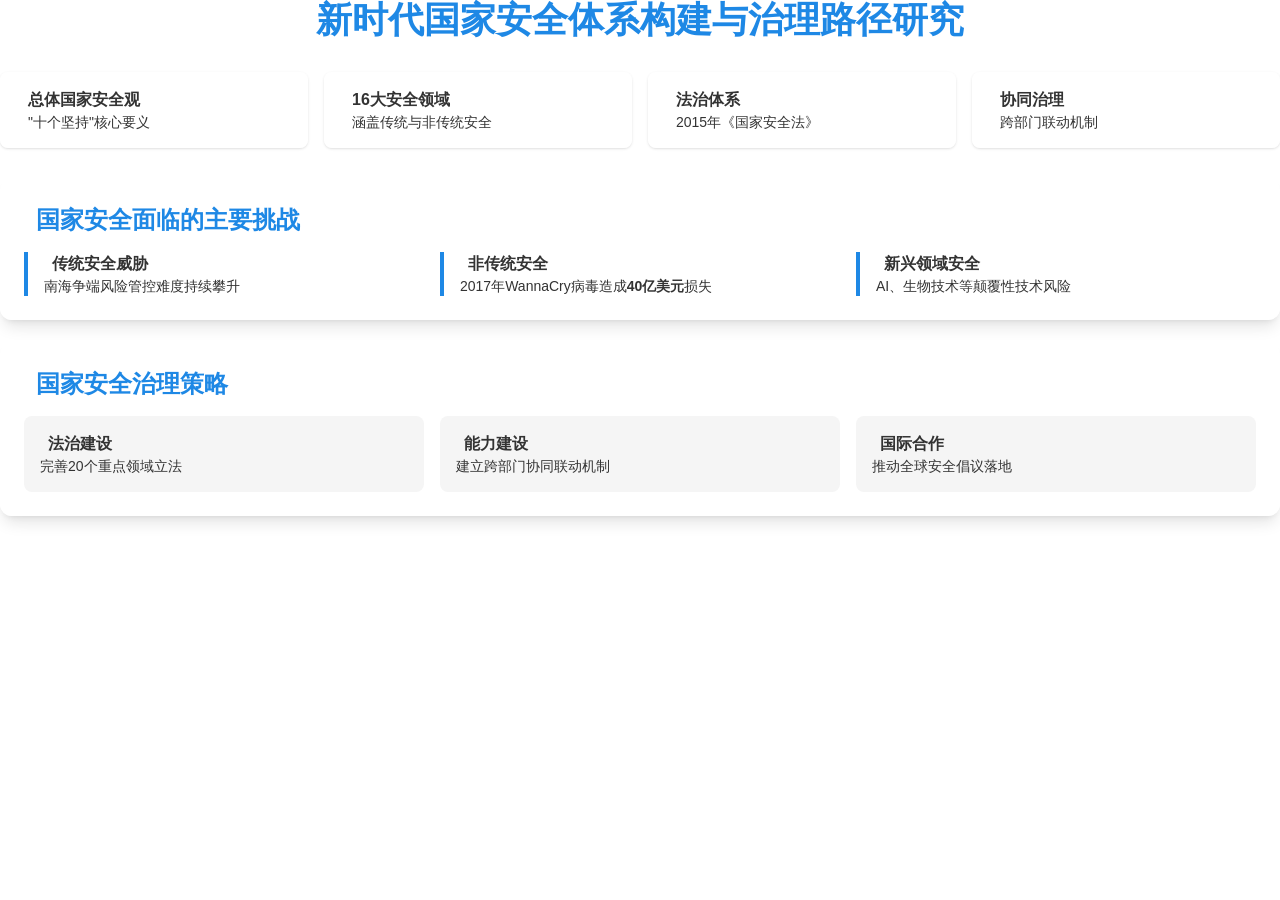
==== resources/百度文库_files/saved_resource(1).html @ cdc17f3a "去除导航栏，重构文件夹" ====
<!DOCTYPE html>
<!-- saved from url=(0012)about:srcdoc -->
<html lang="zh-CN"><head><meta http-equiv="Content-Type" content="text/html; charset=UTF-8">
    
    <meta name="viewport" content="width=device-width, initial-scale=1.0">
    <title>新时代国家安全体系构建与治理路径研究</title>
    <script src="https://edu-wenku.bdimg.com/v1/genflow2025/report_resource/tailwindcss_3.4.16.js"></script>
    <link rel="stylesheet" href="https://edu-wenku.bdimg.com/v1/genflow2025/report_resource/font-awesome/6.4.0/css/font-awesome_all.min_6.4.0.css">
    <style>
        body {
            font-family: 'Segoe UI', 'Microsoft YaHei', sans-serif;
            background: transparent;
            display: flex;
            justify-content: center;
            align-items: flex-start;
            padding: 0;
            color: #333;
        }
    </style>
<style>*, ::before, ::after{--tw-border-spacing-x:0;--tw-border-spacing-y:0;--tw-translate-x:0;--tw-translate-y:0;--tw-rotate:0;--tw-skew-x:0;--tw-skew-y:0;--tw-scale-x:1;--tw-scale-y:1;--tw-pan-x: ;--tw-pan-y: ;--tw-pinch-zoom: ;--tw-scroll-snap-strictness:proximity;--tw-gradient-from-position: ;--tw-gradient-via-position: ;--tw-gradient-to-position: ;--tw-ordinal: ;--tw-slashed-zero: ;--tw-numeric-figure: ;--tw-numeric-spacing: ;--tw-numeric-fraction: ;--tw-ring-inset: ;--tw-ring-offset-width:0px;--tw-ring-offset-color:#fff;--tw-ring-color:rgb(59 130 246 / 0.5);--tw-ring-offset-shadow:0 0 #0000;--tw-ring-shadow:0 0 #0000;--tw-shadow:0 0 #0000;--tw-shadow-colored:0 0 #0000;--tw-blur: ;--tw-brightness: ;--tw-contrast: ;--tw-grayscale: ;--tw-hue-rotate: ;--tw-invert: ;--tw-saturate: ;--tw-sepia: ;--tw-drop-shadow: ;--tw-backdrop-blur: ;--tw-backdrop-brightness: ;--tw-backdrop-contrast: ;--tw-backdrop-grayscale: ;--tw-backdrop-hue-rotate: ;--tw-backdrop-invert: ;--tw-backdrop-opacity: ;--tw-backdrop-saturate: ;--tw-backdrop-sepia: ;--tw-contain-size: ;--tw-contain-layout: ;--tw-contain-paint: ;--tw-contain-style: }::backdrop{--tw-border-spacing-x:0;--tw-border-spacing-y:0;--tw-translate-x:0;--tw-translate-y:0;--tw-rotate:0;--tw-skew-x:0;--tw-skew-y:0;--tw-scale-x:1;--tw-scale-y:1;--tw-pan-x: ;--tw-pan-y: ;--tw-pinch-zoom: ;--tw-scroll-snap-strictness:proximity;--tw-gradient-from-position: ;--tw-gradient-via-position: ;--tw-gradient-to-position: ;--tw-ordinal: ;--tw-slashed-zero: ;--tw-numeric-figure: ;--tw-numeric-spacing: ;--tw-numeric-fraction: ;--tw-ring-inset: ;--tw-ring-offset-width:0px;--tw-ring-offset-color:#fff;--tw-ring-color:rgb(59 130 246 / 0.5);--tw-ring-offset-shadow:0 0 #0000;--tw-ring-shadow:0 0 #0000;--tw-shadow:0 0 #0000;--tw-shadow-colored:0 0 #0000;--tw-blur: ;--tw-brightness: ;--tw-contrast: ;--tw-grayscale: ;--tw-hue-rotate: ;--tw-invert: ;--tw-saturate: ;--tw-sepia: ;--tw-drop-shadow: ;--tw-backdrop-blur: ;--tw-backdrop-brightness: ;--tw-backdrop-contrast: ;--tw-backdrop-grayscale: ;--tw-backdrop-hue-rotate: ;--tw-backdrop-invert: ;--tw-backdrop-opacity: ;--tw-backdrop-saturate: ;--tw-backdrop-sepia: ;--tw-contain-size: ;--tw-contain-layout: ;--tw-contain-paint: ;--tw-contain-style: }/* ! tailwindcss v3.4.16 | MIT License | https://tailwindcss.com */*,::after,::before{box-sizing:border-box;border-width:0;border-style:solid;border-color:#e5e7eb}::after,::before{--tw-content:''}:host,html{line-height:1.5;-webkit-text-size-adjust:100%;-moz-tab-size:4;tab-size:4;font-family:ui-sans-serif, system-ui, sans-serif, "Apple Color Emoji", "Segoe UI Emoji", "Segoe UI Symbol", "Noto Color Emoji";font-feature-settings:normal;font-variation-settings:normal;-webkit-tap-highlight-color:transparent}body{margin:0;line-height:inherit}hr{height:0;color:inherit;border-top-width:1px}abbr:where([title]){-webkit-text-decoration:underline dotted;text-decoration:underline dotted}h1,h2,h3,h4,h5,h6{font-size:inherit;font-weight:inherit}a{color:inherit;text-decoration:inherit}b,strong{font-weight:bolder}code,kbd,pre,samp{font-family:ui-monospace, SFMono-Regular, Menlo, Monaco, Consolas, "Liberation Mono", "Courier New", monospace;font-feature-settings:normal;font-variation-settings:normal;font-size:1em}small{font-size:80%}sub,sup{font-size:75%;line-height:0;position:relative;vertical-align:baseline}sub{bottom:-.25em}sup{top:-.5em}table{text-indent:0;border-color:inherit;border-collapse:collapse}button,input,optgroup,select,textarea{font-family:inherit;font-feature-settings:inherit;font-variation-settings:inherit;font-size:100%;font-weight:inherit;line-height:inherit;letter-spacing:inherit;color:inherit;margin:0;padding:0}button,select{text-transform:none}button,input:where([type=button]),input:where([type=reset]),input:where([type=submit]){-webkit-appearance:button;background-color:transparent;background-image:none}:-moz-focusring{outline:auto}:-moz-ui-invalid{box-shadow:none}progress{vertical-align:baseline}::-webkit-inner-spin-button,::-webkit-outer-spin-button{height:auto}[type=search]{-webkit-appearance:textfield;outline-offset:-2px}::-webkit-search-decoration{-webkit-appearance:none}::-webkit-file-upload-button{-webkit-appearance:button;font:inherit}summary{display:list-item}blockquote,dd,dl,figure,h1,h2,h3,h4,h5,h6,hr,p,pre{margin:0}fieldset{margin:0;padding:0}legend{padding:0}menu,ol,ul{list-style:none;margin:0;padding:0}dialog{padding:0}textarea{resize:vertical}input::placeholder,textarea::placeholder{opacity:1;color:#9ca3af}[role=button],button{cursor:pointer}:disabled{cursor:default}audio,canvas,embed,iframe,img,object,svg,video{display:block;vertical-align:middle}img,video{max-width:100%;height:auto}[hidden]:where(:not([hidden=until-found])){display:none}.mb-4{margin-bottom:1rem}.mb-6{margin-bottom:1.5rem}.mb-8{margin-bottom:2rem}.mr-2{margin-right:0.5rem}.mr-3{margin-right:0.75rem}.flex{display:flex}.grid{display:grid}.w-full{width:100%}.max-w-\[1280px\]{max-width:1280px}.grid-cols-3{grid-template-columns:repeat(3, minmax(0, 1fr))}.grid-cols-4{grid-template-columns:repeat(4, minmax(0, 1fr))}.items-center{align-items:center}.gap-4{gap:1rem}.rounded-lg{border-radius:0.5rem}.rounded-xl{border-radius:0.75rem}.border-l-4{border-left-width:4px}.border-\[\#1E88E5\]{--tw-border-opacity:1;border-color:rgb(30 136 229 / var(--tw-border-opacity, 1))}.bg-\[\#F5F5F5\]{--tw-bg-opacity:1;background-color:rgb(245 245 245 / var(--tw-bg-opacity, 1))}.bg-white{--tw-bg-opacity:1;background-color:rgb(255 255 255 / var(--tw-bg-opacity, 1))}.bg-opacity-90{--tw-bg-opacity:0.9}.p-4{padding:1rem}.p-6{padding:1.5rem}.px-0{padding-left:0px;padding-right:0px}.pl-4{padding-left:1rem}.text-center{text-align:center}.text-2xl{font-size:1.5rem;line-height:2rem}.text-4xl{font-size:2.25rem;line-height:2.5rem}.text-lg{font-size:1.125rem;line-height:1.75rem}.text-sm{font-size:0.875rem;line-height:1.25rem}.font-bold{font-weight:700}.font-semibold{font-weight:600}.text-\[\#1E88E5\]{--tw-text-opacity:1;color:rgb(30 136 229 / var(--tw-text-opacity, 1))}.shadow{--tw-shadow:0 1px 3px 0 rgb(0 0 0 / 0.1), 0 1px 2px -1px rgb(0 0 0 / 0.1);--tw-shadow-colored:0 1px 3px 0 var(--tw-shadow-color), 0 1px 2px -1px var(--tw-shadow-color);box-shadow:var(--tw-ring-offset-shadow, 0 0 #0000), var(--tw-ring-shadow, 0 0 #0000), var(--tw-shadow)}.shadow-lg{--tw-shadow:0 10px 15px -3px rgb(0 0 0 / 0.1), 0 4px 6px -4px rgb(0 0 0 / 0.1);--tw-shadow-colored:0 10px 15px -3px var(--tw-shadow-color), 0 4px 6px -4px var(--tw-shadow-color);box-shadow:var(--tw-ring-offset-shadow, 0 0 #0000), var(--tw-ring-shadow, 0 0 #0000), var(--tw-shadow)}</style></head>
<body>
    <div class="max-w-[1280px] w-full px-0">
        <!-- 主标题 -->
        <h1 class="text-4xl font-bold text-center text-[#1E88E5] mb-8">新时代国家安全体系构建与治理路径研究</h1>
        
        <!-- 关键词卡片 -->
        <div class="grid grid-cols-4 gap-4 mb-8">
            <div class="bg-white bg-opacity-90 rounded-lg shadow p-4 flex items-center">
                <i class="fas fa-shield-alt text-2xl text-[#1E88E5] mr-3"></i>
                <div>
                    <h3 class="font-semibold">总体国家安全观</h3>
                    <p class="text-sm">"十个坚持"核心要义</p>
                </div>
            </div>
            <div class="bg-white bg-opacity-90 rounded-lg shadow p-4 flex items-center">
                <i class="fas fa-globe text-2xl text-[#1E88E5] mr-3"></i>
                <div>
                    <h3 class="font-semibold">16大安全领域</h3>
                    <p class="text-sm">涵盖传统与非传统安全</p>
                </div>
            </div>
            <div class="bg-white bg-opacity-90 rounded-lg shadow p-4 flex items-center">
                <i class="fas fa-balance-scale text-2xl text-[#1E88E5] mr-3"></i>
                <div>
                    <h3 class="font-semibold">法治体系</h3>
                    <p class="text-sm">2015年《国家安全法》</p>
                </div>
            </div>
            <div class="bg-white bg-opacity-90 rounded-lg shadow p-4 flex items-center">
                <i class="fas fa-users text-2xl text-[#1E88E5] mr-3"></i>
                <div>
                    <h3 class="font-semibold">协同治理</h3>
                    <p class="text-sm">跨部门联动机制</p>
                </div>
            </div>
        </div>

        <!-- 核心内容卡片1 -->
        <div class="bg-white bg-opacity-90 rounded-xl shadow-lg p-6 mb-6">
            <div class="flex items-center mb-4">
                <i class="fas fa-exclamation-triangle text-2xl text-[#1E88E5] mr-3"></i>
                <h2 class="text-2xl font-semibold text-[#1E88E5]">国家安全面临的主要挑战</h2>
            </div>
            
            <div class="grid grid-cols-3 gap-4">
                <div class="border-l-4 border-[#1E88E5] pl-4">
                    <h3 class="font-semibold flex items-center">
                        <i class="fas fa-fighter-jet text-lg text-[#1E88E5] mr-2"></i>
                        传统安全威胁
                    </h3>
                    <p class="text-sm">南海争端风险管控难度持续攀升</p>
                </div>
                <div class="border-l-4 border-[#1E88E5] pl-4">
                    <h3 class="font-semibold flex items-center">
                        <i class="fas fa-network-wired text-lg text-[#1E88E5] mr-2"></i>
                        非传统安全
                    </h3>
                    <p class="text-sm">2017年WannaCry病毒造成<span class="font-bold">40亿美元</span>损失</p>
                </div>
                <div class="border-l-4 border-[#1E88E5] pl-4">
                    <h3 class="font-semibold flex items-center">
                        <i class="fas fa-robot text-lg text-[#1E88E5] mr-2"></i>
                        新兴领域安全
                    </h3>
                    <p class="text-sm">AI、生物技术等颠覆性技术风险</p>
                </div>
            </div>
        </div>

        <!-- 核心内容卡片2 -->
        <div class="bg-white bg-opacity-90 rounded-xl shadow-lg p-6">
            <div class="flex items-center mb-4">
                <i class="fas fa-lightbulb text-2xl text-[#1E88E5] mr-3"></i>
                <h2 class="text-2xl font-semibold text-[#1E88E5]">国家安全治理策略</h2>
            </div>
            
            <div class="grid grid-cols-3 gap-4">
                <div class="bg-[#F5F5F5] p-4 rounded-lg">
                    <h3 class="font-semibold flex items-center">
                        <i class="fas fa-gavel text-lg text-[#1E88E5] mr-2"></i>
                        法治建设
                    </h3>
                    <p class="text-sm">完善20个重点领域立法</p>
                </div>
                <div class="bg-[#F5F5F5] p-4 rounded-lg">
                    <h3 class="font-semibold flex items-center">
                        <i class="fas fa-cogs text-lg text-[#1E88E5] mr-2"></i>
                        能力建设
                    </h3>
                    <p class="text-sm">建立跨部门协同联动机制</p>
                </div>
                <div class="bg-[#F5F5F5] p-4 rounded-lg">
                    <h3 class="font-semibold flex items-center">
                        <i class="fas fa-handshake text-lg text-[#1E88E5] mr-2"></i>
                        国际合作
                    </h3>
                    <p class="text-sm">推动全球安全倡议落地</p>
                </div>
            </div>
        </div>
    </div>

</body></html>
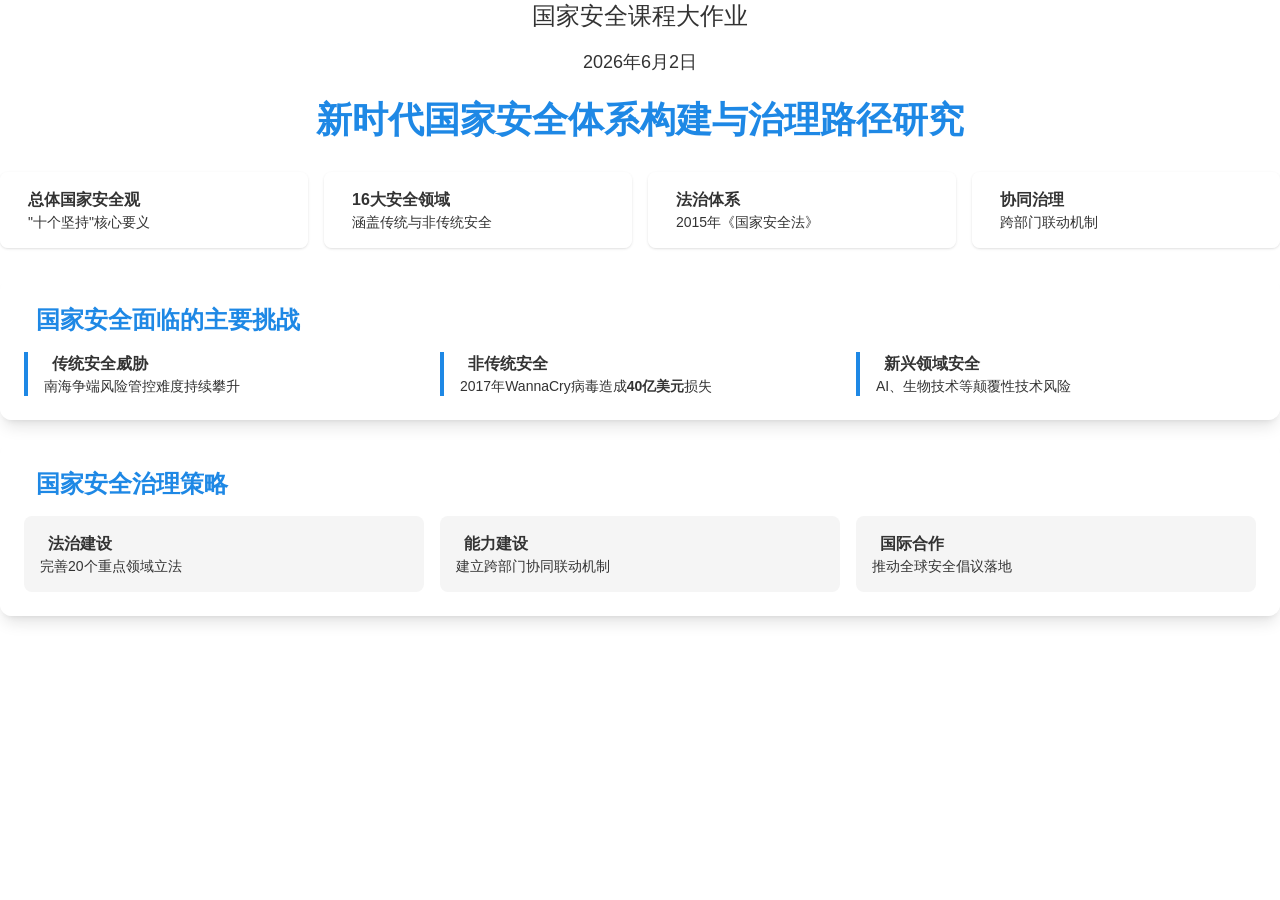
==== commit f4cbdeca: "标题" ====
--- a/resources/百度文库_files/saved_resource(1).html
+++ b/resources/百度文库_files/saved_resource(1).html
@@ -20,6 +20,8 @@
 <style>*, ::before, ::after{--tw-border-spacing-x:0;--tw-border-spacing-y:0;--tw-translate-x:0;--tw-translate-y:0;--tw-rotate:0;--tw-skew-x:0;--tw-skew-y:0;--tw-scale-x:1;--tw-scale-y:1;--tw-pan-x: ;--tw-pan-y: ;--tw-pinch-zoom: ;--tw-scroll-snap-strictness:proximity;--tw-gradient-from-position: ;--tw-gradient-via-position: ;--tw-gradient-to-position: ;--tw-ordinal: ;--tw-slashed-zero: ;--tw-numeric-figure: ;--tw-numeric-spacing: ;--tw-numeric-fraction: ;--tw-ring-inset: ;--tw-ring-offset-width:0px;--tw-ring-offset-color:#fff;--tw-ring-color:rgb(59 130 246 / 0.5);--tw-ring-offset-shadow:0 0 #0000;--tw-ring-shadow:0 0 #0000;--tw-shadow:0 0 #0000;--tw-shadow-colored:0 0 #0000;--tw-blur: ;--tw-brightness: ;--tw-contrast: ;--tw-grayscale: ;--tw-hue-rotate: ;--tw-invert: ;--tw-saturate: ;--tw-sepia: ;--tw-drop-shadow: ;--tw-backdrop-blur: ;--tw-backdrop-brightness: ;--tw-backdrop-contrast: ;--tw-backdrop-grayscale: ;--tw-backdrop-hue-rotate: ;--tw-backdrop-invert: ;--tw-backdrop-opacity: ;--tw-backdrop-saturate: ;--tw-backdrop-sepia: ;--tw-contain-size: ;--tw-contain-layout: ;--tw-contain-paint: ;--tw-contain-style: }::backdrop{--tw-border-spacing-x:0;--tw-border-spacing-y:0;--tw-translate-x:0;--tw-translate-y:0;--tw-rotate:0;--tw-skew-x:0;--tw-skew-y:0;--tw-scale-x:1;--tw-scale-y:1;--tw-pan-x: ;--tw-pan-y: ;--tw-pinch-zoom: ;--tw-scroll-snap-strictness:proximity;--tw-gradient-from-position: ;--tw-gradient-via-position: ;--tw-gradient-to-position: ;--tw-ordinal: ;--tw-slashed-zero: ;--tw-numeric-figure: ;--tw-numeric-spacing: ;--tw-numeric-fraction: ;--tw-ring-inset: ;--tw-ring-offset-width:0px;--tw-ring-offset-color:#fff;--tw-ring-color:rgb(59 130 246 / 0.5);--tw-ring-offset-shadow:0 0 #0000;--tw-ring-shadow:0 0 #0000;--tw-shadow:0 0 #0000;--tw-shadow-colored:0 0 #0000;--tw-blur: ;--tw-brightness: ;--tw-contrast: ;--tw-grayscale: ;--tw-hue-rotate: ;--tw-invert: ;--tw-saturate: ;--tw-sepia: ;--tw-drop-shadow: ;--tw-backdrop-blur: ;--tw-backdrop-brightness: ;--tw-backdrop-contrast: ;--tw-backdrop-grayscale: ;--tw-backdrop-hue-rotate: ;--tw-backdrop-invert: ;--tw-backdrop-opacity: ;--tw-backdrop-saturate: ;--tw-backdrop-sepia: ;--tw-contain-size: ;--tw-contain-layout: ;--tw-contain-paint: ;--tw-contain-style: }/* ! tailwindcss v3.4.16 | MIT License | https://tailwindcss.com */*,::after,::before{box-sizing:border-box;border-width:0;border-style:solid;border-color:#e5e7eb}::after,::before{--tw-content:''}:host,html{line-height:1.5;-webkit-text-size-adjust:100%;-moz-tab-size:4;tab-size:4;font-family:ui-sans-serif, system-ui, sans-serif, "Apple Color Emoji", "Segoe UI Emoji", "Segoe UI Symbol", "Noto Color Emoji";font-feature-settings:normal;font-variation-settings:normal;-webkit-tap-highlight-color:transparent}body{margin:0;line-height:inherit}hr{height:0;color:inherit;border-top-width:1px}abbr:where([title]){-webkit-text-decoration:underline dotted;text-decoration:underline dotted}h1,h2,h3,h4,h5,h6{font-size:inherit;font-weight:inherit}a{color:inherit;text-decoration:inherit}b,strong{font-weight:bolder}code,kbd,pre,samp{font-family:ui-monospace, SFMono-Regular, Menlo, Monaco, Consolas, "Liberation Mono", "Courier New", monospace;font-feature-settings:normal;font-variation-settings:normal;font-size:1em}small{font-size:80%}sub,sup{font-size:75%;line-height:0;position:relative;vertical-align:baseline}sub{bottom:-.25em}sup{top:-.5em}table{text-indent:0;border-color:inherit;border-collapse:collapse}button,input,optgroup,select,textarea{font-family:inherit;font-feature-settings:inherit;font-variation-settings:inherit;font-size:100%;font-weight:inherit;line-height:inherit;letter-spacing:inherit;color:inherit;margin:0;padding:0}button,select{text-transform:none}button,input:where([type=button]),input:where([type=reset]),input:where([type=submit]){-webkit-appearance:button;background-color:transparent;background-image:none}:-moz-focusring{outline:auto}:-moz-ui-invalid{box-shadow:none}progress{vertical-align:baseline}::-webkit-inner-spin-button,::-webkit-outer-spin-button{height:auto}[type=search]{-webkit-appearance:textfield;outline-offset:-2px}::-webkit-search-decoration{-webkit-appearance:none}::-webkit-file-upload-button{-webkit-appearance:button;font:inherit}summary{display:list-item}blockquote,dd,dl,figure,h1,h2,h3,h4,h5,h6,hr,p,pre{margin:0}fieldset{margin:0;padding:0}legend{padding:0}menu,ol,ul{list-style:none;margin:0;padding:0}dialog{padding:0}textarea{resize:vertical}input::placeholder,textarea::placeholder{opacity:1;color:#9ca3af}[role=button],button{cursor:pointer}:disabled{cursor:default}audio,canvas,embed,iframe,img,object,svg,video{display:block;vertical-align:middle}img,video{max-width:100%;height:auto}[hidden]:where(:not([hidden=until-found])){display:none}.mb-4{margin-bottom:1rem}.mb-6{margin-bottom:1.5rem}.mb-8{margin-bottom:2rem}.mr-2{margin-right:0.5rem}.mr-3{margin-right:0.75rem}.flex{display:flex}.grid{display:grid}.w-full{width:100%}.max-w-\[1280px\]{max-width:1280px}.grid-cols-3{grid-template-columns:repeat(3, minmax(0, 1fr))}.grid-cols-4{grid-template-columns:repeat(4, minmax(0, 1fr))}.items-center{align-items:center}.gap-4{gap:1rem}.rounded-lg{border-radius:0.5rem}.rounded-xl{border-radius:0.75rem}.border-l-4{border-left-width:4px}.border-\[\#1E88E5\]{--tw-border-opacity:1;border-color:rgb(30 136 229 / var(--tw-border-opacity, 1))}.bg-\[\#F5F5F5\]{--tw-bg-opacity:1;background-color:rgb(245 245 245 / var(--tw-bg-opacity, 1))}.bg-white{--tw-bg-opacity:1;background-color:rgb(255 255 255 / var(--tw-bg-opacity, 1))}.bg-opacity-90{--tw-bg-opacity:0.9}.p-4{padding:1rem}.p-6{padding:1.5rem}.px-0{padding-left:0px;padding-right:0px}.pl-4{padding-left:1rem}.text-center{text-align:center}.text-2xl{font-size:1.5rem;line-height:2rem}.text-4xl{font-size:2.25rem;line-height:2.5rem}.text-lg{font-size:1.125rem;line-height:1.75rem}.text-sm{font-size:0.875rem;line-height:1.25rem}.font-bold{font-weight:700}.font-semibold{font-weight:600}.text-\[\#1E88E5\]{--tw-text-opacity:1;color:rgb(30 136 229 / var(--tw-text-opacity, 1))}.shadow{--tw-shadow:0 1px 3px 0 rgb(0 0 0 / 0.1), 0 1px 2px -1px rgb(0 0 0 / 0.1);--tw-shadow-colored:0 1px 3px 0 var(--tw-shadow-color), 0 1px 2px -1px var(--tw-shadow-color);box-shadow:var(--tw-ring-offset-shadow, 0 0 #0000), var(--tw-ring-shadow, 0 0 #0000), var(--tw-shadow)}.shadow-lg{--tw-shadow:0 10px 15px -3px rgb(0 0 0 / 0.1), 0 4px 6px -4px rgb(0 0 0 / 0.1);--tw-shadow-colored:0 10px 15px -3px var(--tw-shadow-color), 0 4px 6px -4px var(--tw-shadow-color);box-shadow:var(--tw-ring-offset-shadow, 0 0 #0000), var(--tw-ring-shadow, 0 0 #0000), var(--tw-shadow)}</style></head>
 <body>
     <div class="max-w-[1280px] w-full px-0">
+        <h2 class="text-2xl text-center mb-4">国家安全课程大作业</h2>
+        <h3 class="text-lg text-center mb-6">2026年6月2日</h3>
         <!-- 主标题 -->
         <h1 class="text-4xl font-bold text-center text-[#1E88E5] mb-8">新时代国家安全体系构建与治理路径研究</h1>
         
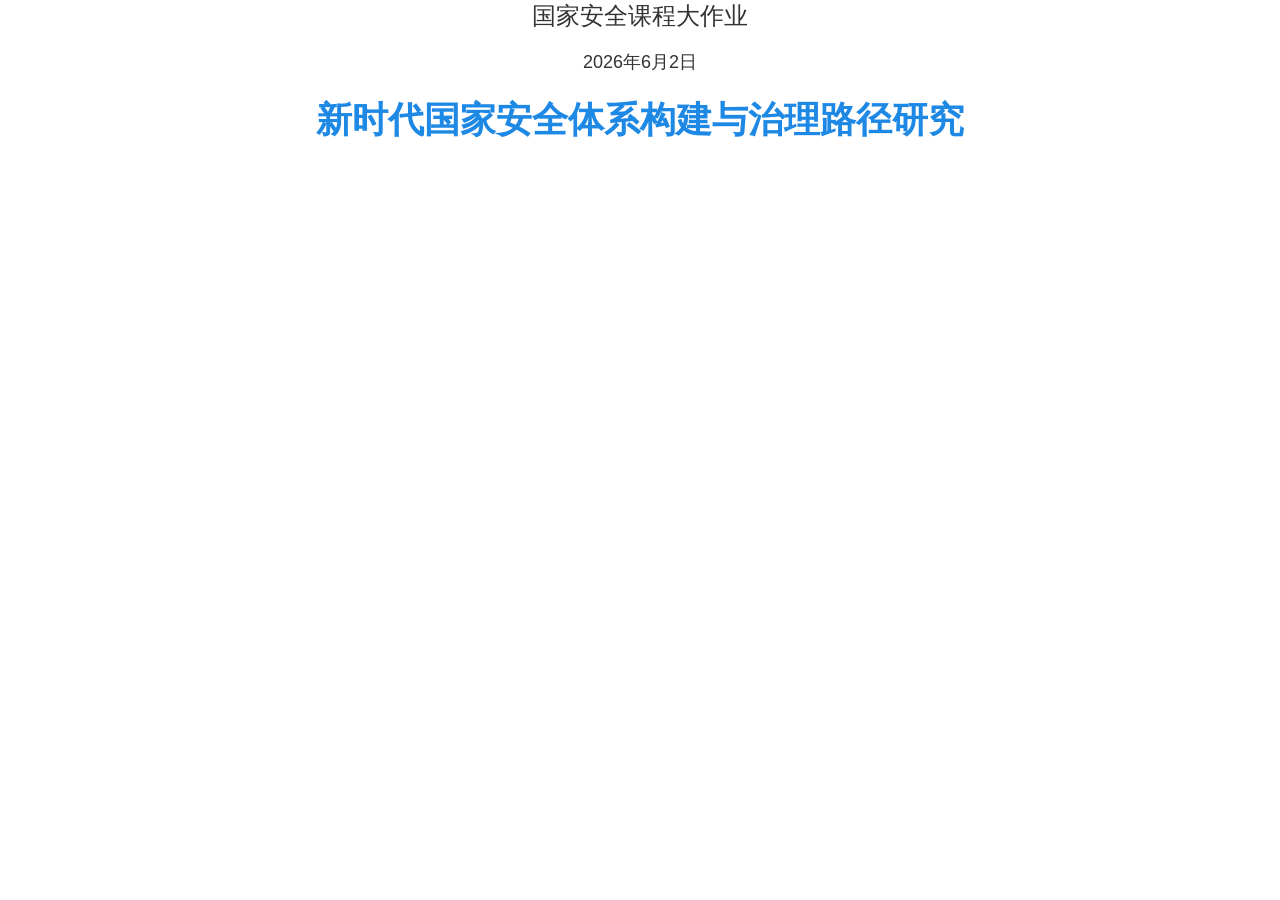
==== commit 116ee18b: "去除导言" ====
--- a/resources/百度文库_files/saved_resource(1).html
+++ b/resources/百度文库_files/saved_resource(1).html
@@ -26,7 +26,7 @@
         <h1 class="text-4xl font-bold text-center text-[#1E88E5] mb-8">新时代国家安全体系构建与治理路径研究</h1>
         
         <!-- 关键词卡片 -->
-        <div class="grid grid-cols-4 gap-4 mb-8">
+        <!-- <div class="grid grid-cols-4 gap-4 mb-8">
             <div class="bg-white bg-opacity-90 rounded-lg shadow p-4 flex items-center">
                 <i class="fas fa-shield-alt text-2xl text-[#1E88E5] mr-3"></i>
                 <div>
@@ -55,10 +55,10 @@
                     <p class="text-sm">跨部门联动机制</p>
                 </div>
             </div>
-        </div>
+        </div> -->
 
         <!-- 核心内容卡片1 -->
-        <div class="bg-white bg-opacity-90 rounded-xl shadow-lg p-6 mb-6">
+        <!-- <div class="bg-white bg-opacity-90 rounded-xl shadow-lg p-6 mb-6">
             <div class="flex items-center mb-4">
                 <i class="fas fa-exclamation-triangle text-2xl text-[#1E88E5] mr-3"></i>
                 <h2 class="text-2xl font-semibold text-[#1E88E5]">国家安全面临的主要挑战</h2>
@@ -87,10 +87,10 @@
                     <p class="text-sm">AI、生物技术等颠覆性技术风险</p>
                 </div>
             </div>
-        </div>
+        </div> -->
 
         <!-- 核心内容卡片2 -->
-        <div class="bg-white bg-opacity-90 rounded-xl shadow-lg p-6">
+        <!-- <div class="bg-white bg-opacity-90 rounded-xl shadow-lg p-6">
             <div class="flex items-center mb-4">
                 <i class="fas fa-lightbulb text-2xl text-[#1E88E5] mr-3"></i>
                 <h2 class="text-2xl font-semibold text-[#1E88E5]">国家安全治理策略</h2>
@@ -119,7 +119,7 @@
                     <p class="text-sm">推动全球安全倡议落地</p>
                 </div>
             </div>
-        </div>
+        </div> -->
     </div>
 
 </body></html>
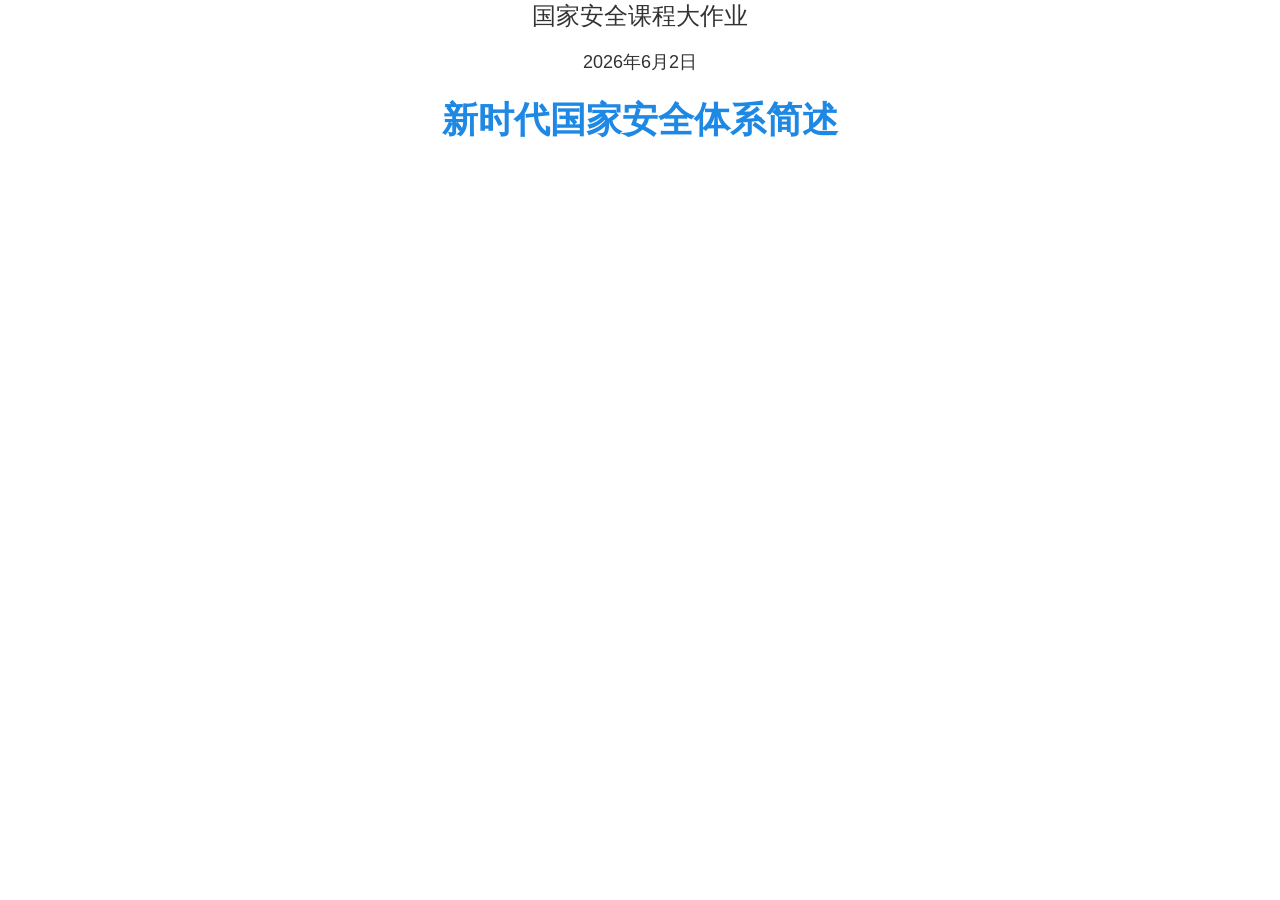
==== commit 24a8fbc5: "小标题" ====
--- a/resources/百度文库_files/saved_resource(1).html
+++ b/resources/百度文库_files/saved_resource(1).html
@@ -23,7 +23,7 @@
         <h2 class="text-2xl text-center mb-4">国家安全课程大作业</h2>
         <h3 class="text-lg text-center mb-6">2026年6月2日</h3>
         <!-- 主标题 -->
-        <h1 class="text-4xl font-bold text-center text-[#1E88E5] mb-8">新时代国家安全体系构建与治理路径研究</h1>
+        <h1 class="text-4xl font-bold text-center text-[#1E88E5] mb-8">新时代国家安全体系简述</h1>
         
         <!-- 关键词卡片 -->
         <!-- <div class="grid grid-cols-4 gap-4 mb-8">
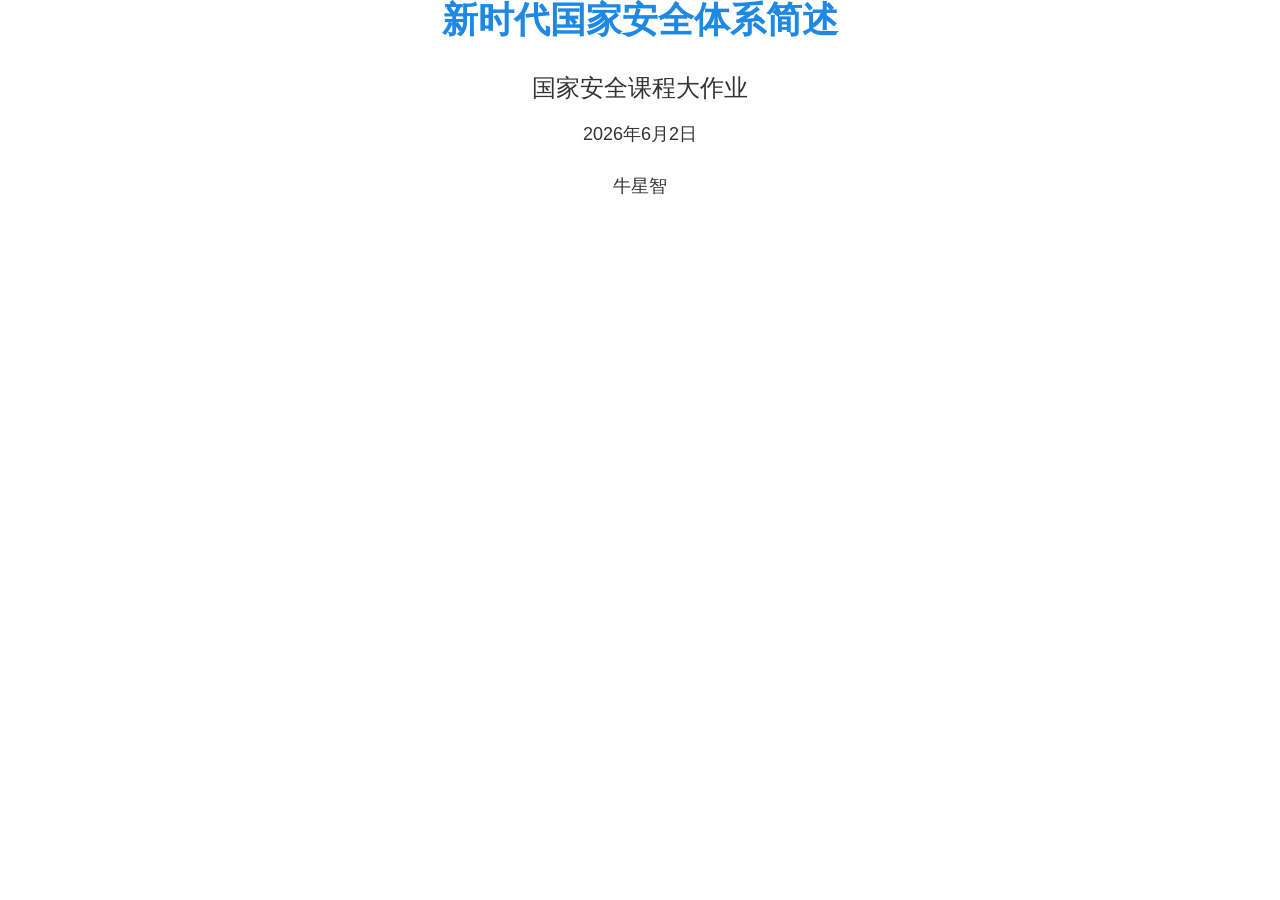
==== commit 1bc53822: "名字" ====
--- a/resources/百度文库_files/saved_resource(1).html
+++ b/resources/百度文库_files/saved_resource(1).html
@@ -20,11 +20,12 @@
 <style>*, ::before, ::after{--tw-border-spacing-x:0;--tw-border-spacing-y:0;--tw-translate-x:0;--tw-translate-y:0;--tw-rotate:0;--tw-skew-x:0;--tw-skew-y:0;--tw-scale-x:1;--tw-scale-y:1;--tw-pan-x: ;--tw-pan-y: ;--tw-pinch-zoom: ;--tw-scroll-snap-strictness:proximity;--tw-gradient-from-position: ;--tw-gradient-via-position: ;--tw-gradient-to-position: ;--tw-ordinal: ;--tw-slashed-zero: ;--tw-numeric-figure: ;--tw-numeric-spacing: ;--tw-numeric-fraction: ;--tw-ring-inset: ;--tw-ring-offset-width:0px;--tw-ring-offset-color:#fff;--tw-ring-color:rgb(59 130 246 / 0.5);--tw-ring-offset-shadow:0 0 #0000;--tw-ring-shadow:0 0 #0000;--tw-shadow:0 0 #0000;--tw-shadow-colored:0 0 #0000;--tw-blur: ;--tw-brightness: ;--tw-contrast: ;--tw-grayscale: ;--tw-hue-rotate: ;--tw-invert: ;--tw-saturate: ;--tw-sepia: ;--tw-drop-shadow: ;--tw-backdrop-blur: ;--tw-backdrop-brightness: ;--tw-backdrop-contrast: ;--tw-backdrop-grayscale: ;--tw-backdrop-hue-rotate: ;--tw-backdrop-invert: ;--tw-backdrop-opacity: ;--tw-backdrop-saturate: ;--tw-backdrop-sepia: ;--tw-contain-size: ;--tw-contain-layout: ;--tw-contain-paint: ;--tw-contain-style: }::backdrop{--tw-border-spacing-x:0;--tw-border-spacing-y:0;--tw-translate-x:0;--tw-translate-y:0;--tw-rotate:0;--tw-skew-x:0;--tw-skew-y:0;--tw-scale-x:1;--tw-scale-y:1;--tw-pan-x: ;--tw-pan-y: ;--tw-pinch-zoom: ;--tw-scroll-snap-strictness:proximity;--tw-gradient-from-position: ;--tw-gradient-via-position: ;--tw-gradient-to-position: ;--tw-ordinal: ;--tw-slashed-zero: ;--tw-numeric-figure: ;--tw-numeric-spacing: ;--tw-numeric-fraction: ;--tw-ring-inset: ;--tw-ring-offset-width:0px;--tw-ring-offset-color:#fff;--tw-ring-color:rgb(59 130 246 / 0.5);--tw-ring-offset-shadow:0 0 #0000;--tw-ring-shadow:0 0 #0000;--tw-shadow:0 0 #0000;--tw-shadow-colored:0 0 #0000;--tw-blur: ;--tw-brightness: ;--tw-contrast: ;--tw-grayscale: ;--tw-hue-rotate: ;--tw-invert: ;--tw-saturate: ;--tw-sepia: ;--tw-drop-shadow: ;--tw-backdrop-blur: ;--tw-backdrop-brightness: ;--tw-backdrop-contrast: ;--tw-backdrop-grayscale: ;--tw-backdrop-hue-rotate: ;--tw-backdrop-invert: ;--tw-backdrop-opacity: ;--tw-backdrop-saturate: ;--tw-backdrop-sepia: ;--tw-contain-size: ;--tw-contain-layout: ;--tw-contain-paint: ;--tw-contain-style: }/* ! tailwindcss v3.4.16 | MIT License | https://tailwindcss.com */*,::after,::before{box-sizing:border-box;border-width:0;border-style:solid;border-color:#e5e7eb}::after,::before{--tw-content:''}:host,html{line-height:1.5;-webkit-text-size-adjust:100%;-moz-tab-size:4;tab-size:4;font-family:ui-sans-serif, system-ui, sans-serif, "Apple Color Emoji", "Segoe UI Emoji", "Segoe UI Symbol", "Noto Color Emoji";font-feature-settings:normal;font-variation-settings:normal;-webkit-tap-highlight-color:transparent}body{margin:0;line-height:inherit}hr{height:0;color:inherit;border-top-width:1px}abbr:where([title]){-webkit-text-decoration:underline dotted;text-decoration:underline dotted}h1,h2,h3,h4,h5,h6{font-size:inherit;font-weight:inherit}a{color:inherit;text-decoration:inherit}b,strong{font-weight:bolder}code,kbd,pre,samp{font-family:ui-monospace, SFMono-Regular, Menlo, Monaco, Consolas, "Liberation Mono", "Courier New", monospace;font-feature-settings:normal;font-variation-settings:normal;font-size:1em}small{font-size:80%}sub,sup{font-size:75%;line-height:0;position:relative;vertical-align:baseline}sub{bottom:-.25em}sup{top:-.5em}table{text-indent:0;border-color:inherit;border-collapse:collapse}button,input,optgroup,select,textarea{font-family:inherit;font-feature-settings:inherit;font-variation-settings:inherit;font-size:100%;font-weight:inherit;line-height:inherit;letter-spacing:inherit;color:inherit;margin:0;padding:0}button,select{text-transform:none}button,input:where([type=button]),input:where([type=reset]),input:where([type=submit]){-webkit-appearance:button;background-color:transparent;background-image:none}:-moz-focusring{outline:auto}:-moz-ui-invalid{box-shadow:none}progress{vertical-align:baseline}::-webkit-inner-spin-button,::-webkit-outer-spin-button{height:auto}[type=search]{-webkit-appearance:textfield;outline-offset:-2px}::-webkit-search-decoration{-webkit-appearance:none}::-webkit-file-upload-button{-webkit-appearance:button;font:inherit}summary{display:list-item}blockquote,dd,dl,figure,h1,h2,h3,h4,h5,h6,hr,p,pre{margin:0}fieldset{margin:0;padding:0}legend{padding:0}menu,ol,ul{list-style:none;margin:0;padding:0}dialog{padding:0}textarea{resize:vertical}input::placeholder,textarea::placeholder{opacity:1;color:#9ca3af}[role=button],button{cursor:pointer}:disabled{cursor:default}audio,canvas,embed,iframe,img,object,svg,video{display:block;vertical-align:middle}img,video{max-width:100%;height:auto}[hidden]:where(:not([hidden=until-found])){display:none}.mb-4{margin-bottom:1rem}.mb-6{margin-bottom:1.5rem}.mb-8{margin-bottom:2rem}.mr-2{margin-right:0.5rem}.mr-3{margin-right:0.75rem}.flex{display:flex}.grid{display:grid}.w-full{width:100%}.max-w-\[1280px\]{max-width:1280px}.grid-cols-3{grid-template-columns:repeat(3, minmax(0, 1fr))}.grid-cols-4{grid-template-columns:repeat(4, minmax(0, 1fr))}.items-center{align-items:center}.gap-4{gap:1rem}.rounded-lg{border-radius:0.5rem}.rounded-xl{border-radius:0.75rem}.border-l-4{border-left-width:4px}.border-\[\#1E88E5\]{--tw-border-opacity:1;border-color:rgb(30 136 229 / var(--tw-border-opacity, 1))}.bg-\[\#F5F5F5\]{--tw-bg-opacity:1;background-color:rgb(245 245 245 / var(--tw-bg-opacity, 1))}.bg-white{--tw-bg-opacity:1;background-color:rgb(255 255 255 / var(--tw-bg-opacity, 1))}.bg-opacity-90{--tw-bg-opacity:0.9}.p-4{padding:1rem}.p-6{padding:1.5rem}.px-0{padding-left:0px;padding-right:0px}.pl-4{padding-left:1rem}.text-center{text-align:center}.text-2xl{font-size:1.5rem;line-height:2rem}.text-4xl{font-size:2.25rem;line-height:2.5rem}.text-lg{font-size:1.125rem;line-height:1.75rem}.text-sm{font-size:0.875rem;line-height:1.25rem}.font-bold{font-weight:700}.font-semibold{font-weight:600}.text-\[\#1E88E5\]{--tw-text-opacity:1;color:rgb(30 136 229 / var(--tw-text-opacity, 1))}.shadow{--tw-shadow:0 1px 3px 0 rgb(0 0 0 / 0.1), 0 1px 2px -1px rgb(0 0 0 / 0.1);--tw-shadow-colored:0 1px 3px 0 var(--tw-shadow-color), 0 1px 2px -1px var(--tw-shadow-color);box-shadow:var(--tw-ring-offset-shadow, 0 0 #0000), var(--tw-ring-shadow, 0 0 #0000), var(--tw-shadow)}.shadow-lg{--tw-shadow:0 10px 15px -3px rgb(0 0 0 / 0.1), 0 4px 6px -4px rgb(0 0 0 / 0.1);--tw-shadow-colored:0 10px 15px -3px var(--tw-shadow-color), 0 4px 6px -4px var(--tw-shadow-color);box-shadow:var(--tw-ring-offset-shadow, 0 0 #0000), var(--tw-ring-shadow, 0 0 #0000), var(--tw-shadow)}</style></head>
 <body>
     <div class="max-w-[1280px] w-full px-0">
+        
+        <!-- 主标题 -->
+        <h1 class="text-4xl font-bold text-center text-[#1E88E5] mb-8">新时代国家安全体系简述</h1>
         <h2 class="text-2xl text-center mb-4">国家安全课程大作业</h2>
         <h3 class="text-lg text-center mb-6">2026年6月2日</h3>
-        <!-- 主标题 -->
-        <h1 class="text-4xl font-bold text-center text-[#1E88E5] mb-8">新时代国家安全体系简述</h1>
-        
+        <h3 class="text-lg text-center mb-6">牛星智</h3>
         <!-- 关键词卡片 -->
         <!-- <div class="grid grid-cols-4 gap-4 mb-8">
             <div class="bg-white bg-opacity-90 rounded-lg shadow p-4 flex items-center">
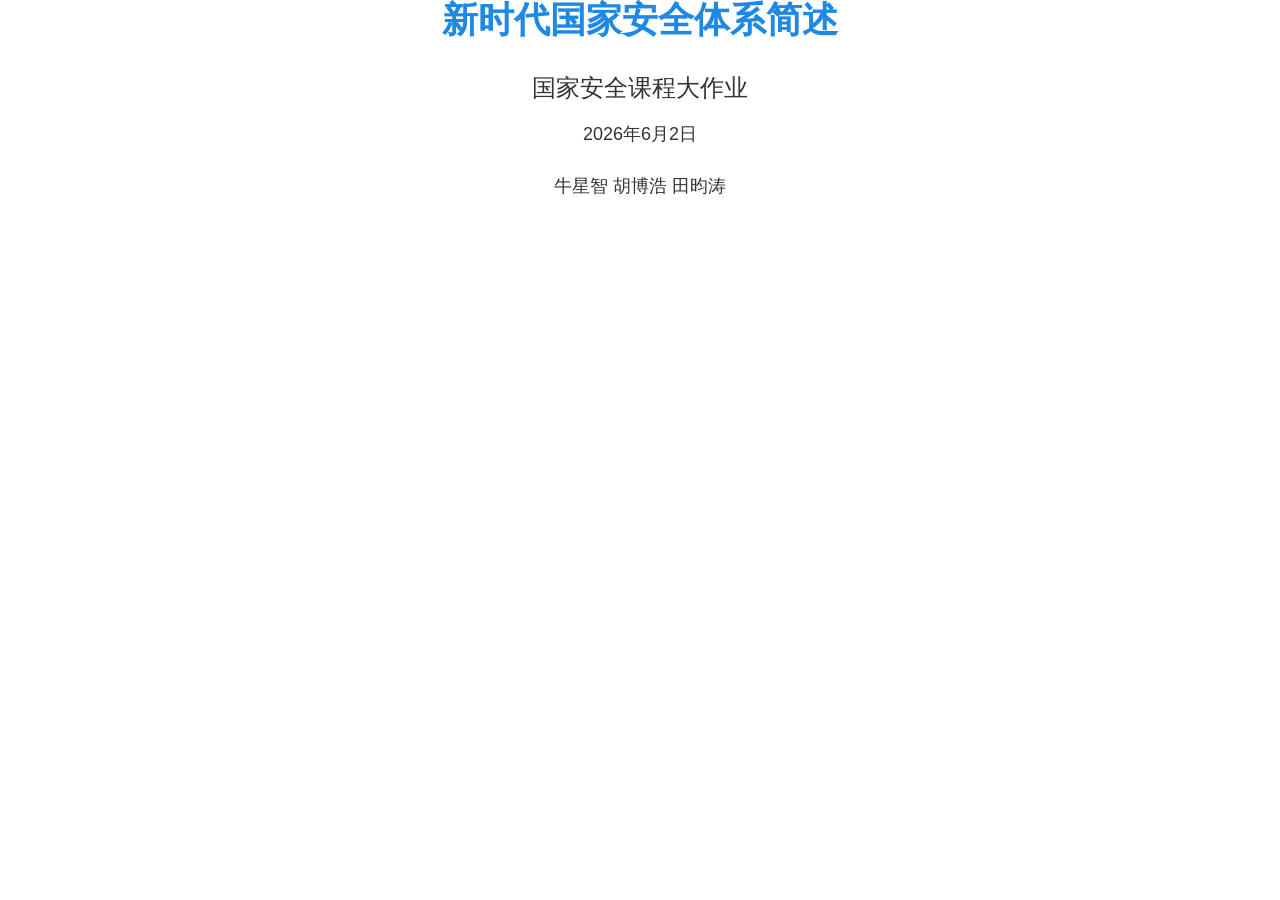
==== commit 1ebe0493: "添加名字" ====
--- a/resources/百度文库_files/saved_resource(1).html
+++ b/resources/百度文库_files/saved_resource(1).html
@@ -25,7 +25,7 @@
         <h1 class="text-4xl font-bold text-center text-[#1E88E5] mb-8">新时代国家安全体系简述</h1>
         <h2 class="text-2xl text-center mb-4">国家安全课程大作业</h2>
         <h3 class="text-lg text-center mb-6">2026年6月2日</h3>
-        <h3 class="text-lg text-center mb-6">牛星智</h3>
+        <h3 class="text-lg text-center mb-6">牛星智 胡博浩 田昀涛</h3>
         <!-- 关键词卡片 -->
         <!-- <div class="grid grid-cols-4 gap-4 mb-8">
             <div class="bg-white bg-opacity-90 rounded-lg shadow p-4 flex items-center">
